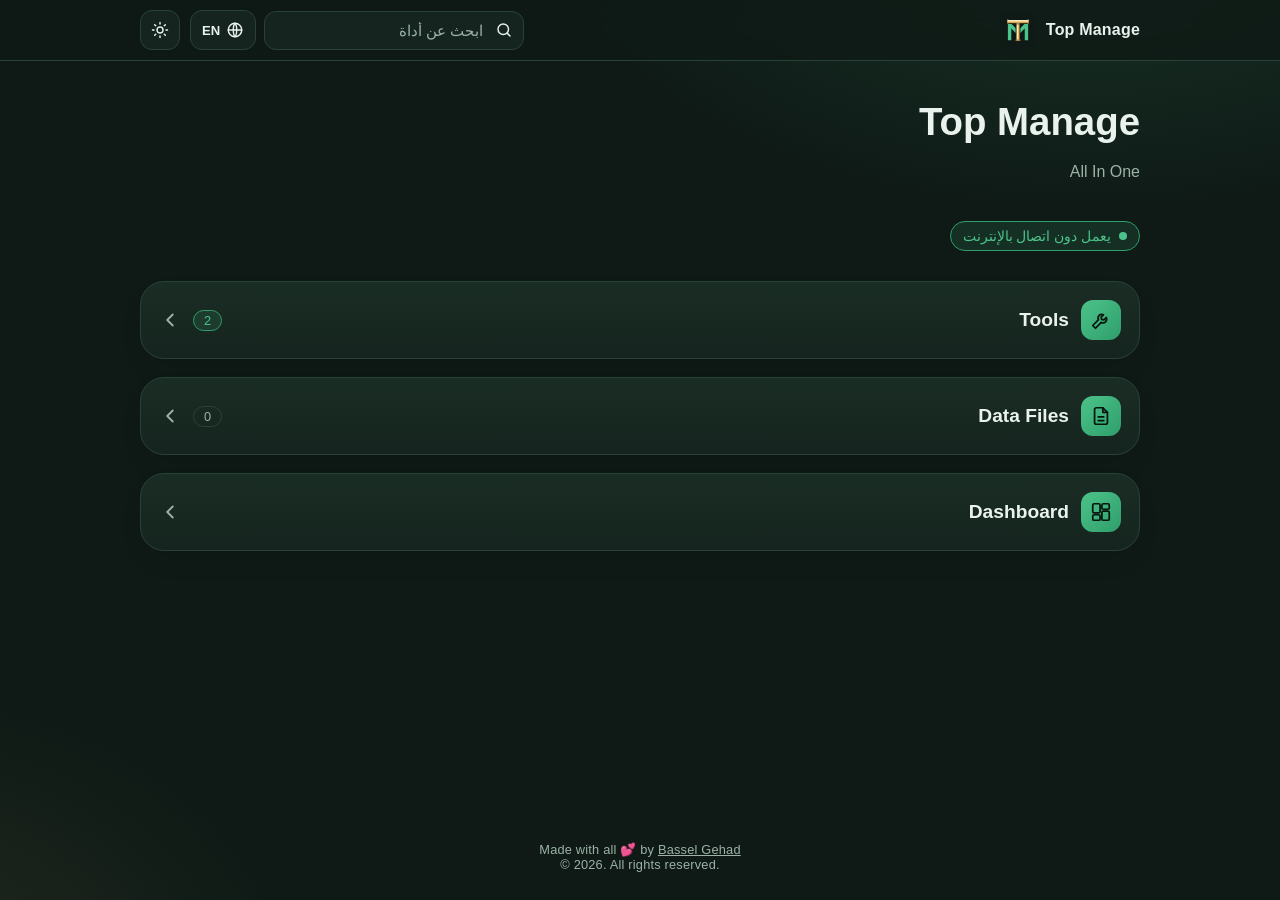
==== index.html @ 19e139f9 "Update index.html" ====
<!DOCTYPE html>
<html lang="ar" dir="rtl">
<head>
<meta charset="utf-8">
<meta name="viewport" content="width=device-width, initial-scale=1">
<meta name="theme-color" content="#0f1a16">
<script src="tm.js?v=23"></script>
<script src="search.js?v=3"></script>
<title>Top Manage</title>
<link rel="stylesheet" href="tm.css?v=23">
<style>
.search{flex:0 1 260px;width:100%}
.search input{width:100%;padding:10px 14px;border-radius:12px;border:1px solid var(--line);background:var(--bg2);color:var(--ink);font-size:.95rem;font-family:inherit;outline:none}
.search input:focus{border-color:var(--g)}
.search input::placeholder{color:var(--muted)}
main.home{max-width:1040px;margin:0 auto;padding:36px 20px 56px}
.hero h1{font-size:clamp(1.7rem,4.5vw,2.4rem);line-height:1.3;direction:ltr;text-align:start}
html[dir=rtl] .hero h1{text-align:right}
.hero p{color:var(--muted);margin-top:10px;line-height:1.9;max-width:640px}
.badge{display:inline-flex;align-items:center;gap:8px;margin-top:18px;font-size:.85rem;color:var(--g);background:var(--over);border:1px solid var(--g2);padding:6px 12px;border-radius:999px}
.badge:before{content:"";width:8px;height:8px;border-radius:50%;background:var(--g)}
h2{font-size:.85rem;letter-spacing:.14em;text-transform:uppercase;color:var(--muted);margin:38px 0 14px}
html[dir=rtl] h2{letter-spacing:0;font-size:.95rem}
.grid{display:grid;grid-template-columns:repeat(auto-fill,minmax(250px,1fr));gap:16px}
.app{display:flex;flex-direction:column;gap:12px;background:linear-gradient(180deg,var(--card),var(--bg2));border:1px solid var(--line);border-radius:20px;padding:20px;color:inherit;text-decoration:none;transition:transform .18s,border-color .18s,box-shadow .18s}
.app:hover,.app:focus-visible{transform:translateY(-3px);border-color:var(--g);box-shadow:0 14px 34px var(--shadow);outline:none}
.ico{width:54px;height:54px;border-radius:15px;display:flex;align-items:center;justify-content:center;font-size:1.6rem;background:linear-gradient(135deg,var(--over),transparent);border:1px solid var(--g2)}
.ico svg{width:26px;height:26px;stroke:var(--g);fill:none;stroke-width:1.8;stroke-linecap:round;stroke-linejoin:round}
.app b{font-size:1.08rem;line-height:1.5}
.app .t{font-size:.74rem;letter-spacing:.1em;text-transform:uppercase;color:var(--sand)}
html[dir=rtl] .app .t{letter-spacing:0;font-size:.82rem}
.app p{color:var(--muted);font-size:.92rem;line-height:1.8}
.app .go{margin-top:auto;color:var(--g);font-weight:600;font-size:.92rem}
.soon{opacity:.55;border-style:dashed;pointer-events:none;background:transparent}
.soon .ico{background:transparent;border-style:dashed;border-color:var(--line);color:var(--muted)}
.secs{display:grid;gap:18px;margin-top:30px}
.sec{background:linear-gradient(180deg,var(--card),var(--bg2));border:1px solid var(--line);border-radius:24px;padding:18px;box-shadow:0 12px 30px -16px var(--shadow)}
.sec-h{display:flex;align-items:center;gap:12px;margin-bottom:16px}
.sec-ico{width:40px;height:40px;border-radius:12px;display:flex;align-items:center;justify-content:center;background:linear-gradient(135deg,var(--g),var(--g2))}
.sec-ico svg{width:22px;height:22px;stroke:var(--accink);fill:none;stroke-width:1.9;stroke-linecap:round;stroke-linejoin:round}
.sec-h h3{font-size:1.2rem;direction:ltr;margin:0}
.sec-h .cnt{margin-inline-start:auto;font-size:.8rem;color:var(--g);background:var(--over);border:1px solid var(--g2);border-radius:999px;padding:2px 10px}
.sec .app{background:var(--bg)}
.sec-h{cursor:pointer;margin-bottom:0}
.sec.open .sec-h{margin-bottom:16px}
.sec .grid{display:none}
.sec.open .grid{display:grid}
.sec .vsw{display:none}
.sec.open .vsw{display:flex}
.chev{display:flex;color:var(--muted)}
.chev svg{width:22px;height:22px;stroke:currentColor;fill:none;stroke-width:2;stroke-linecap:round;stroke-linejoin:round;transition:transform .2s}
.sec.open .chev svg{transform:rotate(180deg)}
.sec-h .cnt{margin-inline-start:auto}
.vsw{display:flex;gap:2px;background:var(--bg);border:1px solid var(--line);border-radius:12px;padding:3px}
.vsw button{padding:0;width:32px;height:30px;border:0;border-radius:9px;background:none;display:flex;align-items:center;justify-content:center;color:var(--muted)}
.vsw button svg{width:18px;height:18px;stroke:currentColor;fill:none;stroke-width:1.9;stroke-linecap:round;stroke-linejoin:round}
.vsw button.on{background:linear-gradient(135deg,var(--g),var(--g2));color:var(--accink)}
.grid.v-grid{grid-template-columns:repeat(auto-fill,minmax(130px,1fr));gap:12px}
.grid.v-grid .app{flex-direction:column;align-items:center;text-align:center;padding:18px 10px;gap:10px}
.grid.v-grid .app p,.grid.v-grid .app .go,.grid.v-grid .app .t{display:none}
.grid.v-grid .app>div:nth-child(2){flex:0 0 auto;text-align:center}
.grid.v-grid .app b{font-size:.95rem}
.grid.v-list{grid-template-columns:1fr;gap:8px}
.grid.v-list .app{flex-direction:row;flex-wrap:nowrap;align-items:center;padding:10px 14px;gap:12px;border-radius:16px}
.grid.v-list .app .ico{width:40px;height:40px;flex:0 0 40px;border-radius:12px}
.grid.v-list .app p,.grid.v-list .app .go{display:none}
.grid.v-list .app>div:nth-child(2){flex:1;min-width:0}
.grid.v-list .app:after{content:"\203A";color:var(--g);font-size:1.4rem;line-height:1}
html[dir=rtl] .grid.v-list .app:after{content:"\2039"}
.empty{display:none;color:var(--muted);padding:24px 0}
footer{max-width:1040px;margin:0 auto;padding:0 20px 36px;color:var(--muted);font-size:.85rem;line-height:1.7}
@media(max-width:560px){main.home{padding-top:26px}.grid{grid-template-columns:1fr}.app{flex-direction:row;flex-wrap:wrap;align-items:center}.app .ico{width:48px;height:48px;flex:0 0 48px}.app>div{flex:1;min-width:0}.app p,.app .go{flex:1 1 100%}}
.hero .acts{display:flex;gap:10px;flex-wrap:wrap;align-items:center;margin-top:20px}
.hero .acts .chip{display:inline-flex;align-items:center;gap:8px;height:40px;padding:0 6px 0 14px;border-radius:12px;font-size:.88rem;background:var(--over);border:1px solid var(--g2);color:var(--g);line-height:1}
html[dir=rtl] .hero .acts .chip{padding:0 14px 0 6px}
.hero .acts .chip svg{width:17px;height:17px;stroke:currentColor;fill:none;stroke-width:1.8;stroke-linecap:round;stroke-linejoin:round;flex:0 0 17px}
.hero .acts .chip b{min-width:26px;height:26px;padding:0 7px;border-radius:8px;display:inline-flex;align-items:center;justify-content:center;background:linear-gradient(135deg,var(--g),var(--g2));color:var(--accink);font-size:.85rem}
.hero .acts .chip.zero{background:var(--chip);border-color:var(--line);color:var(--muted);padding:0 14px}
.hero .acts .chip.err{height:auto;padding:8px 12px;line-height:1.5;color:var(--err);background:transparent;border-color:var(--err)}
.hero .acts .tm-btn{height:40px}
.dm table{margin-top:10px}
.dm td.act{white-space:nowrap;text-align:end}
.dm td.act button{padding:6px 12px;font-size:.85rem;margin-inline-start:6px}
.dm .none{color:var(--muted);padding:18px 0}
.dm .top{display:flex;gap:10px;flex-wrap:wrap;align-items:center;margin-top:14px}
.back{margin-top:6px}
.soon-box{margin-top:22px;border:1px dashed var(--line);border-radius:24px;padding:40px 20px;display:flex;flex-direction:column;align-items:center;gap:14px;color:var(--muted)}
.soon-box p{margin:0}
#dm-list{overflow-x:auto;max-width:100%}
#dm-list table{min-width:0}
@media(max-width:560px){#dm-list th:nth-child(3),#dm-list td:nth-child(3){display:none}#dm-list td.act{white-space:normal}#dm-list td.act button{margin:2px}#dm-list td.l{overflow-wrap:anywhere}}
.req{margin-top:18px;border:1px solid var(--line);border-radius:20px;padding:14px 16px;background:linear-gradient(180deg,var(--card),var(--bg2))}
.req-h{display:flex;align-items:center;justify-content:space-between;gap:12px;flex-wrap:wrap}
.req-h b{font-size:1.02rem}
.area{display:flex;align-items:center;gap:8px;font-size:.85rem;color:var(--muted)}
.area input{width:92px!important;padding:6px 10px;font-size:.95rem;text-align:center;direction:ltr;text-transform:uppercase}
.req-hint{margin:8px 0 10px;font-size:.85rem;color:var(--muted)}
.rq{display:flex;align-items:center;gap:12px;padding:10px 0;border-top:1px solid var(--line);cursor:pointer}
.rq i{width:24px;height:24px;border-radius:50%;border:1.5px solid var(--line);display:flex;align-items:center;justify-content:center;flex:0 0 24px}
.rq i svg{width:14px;height:14px;stroke:var(--accink);fill:none;stroke-width:3;stroke-linecap:round;stroke-linejoin:round;display:none}
.rq.over{background:var(--over);outline:2px dashed var(--g);outline-offset:-2px;border-radius:12px}
.rq:not(.ok) em{display:flex;align-items:center;gap:4px;color:var(--g)}
.rq em svg{width:14px;height:14px;stroke:currentColor;fill:none;stroke-width:2.2;stroke-linecap:round;stroke-linejoin:round}
.rq small{display:block;font-weight:400;font-size:.75rem;color:var(--muted);direction:ltr;overflow:hidden;text-overflow:ellipsis;white-space:nowrap;max-width:200px}
.rq.ok i{background:linear-gradient(135deg,var(--g),var(--g2));border-color:transparent}
.rq.ok i svg{display:block}
.rq span{flex:1;direction:ltr;text-align:start;font-weight:600}
.rq em{font-style:normal;font-size:.8rem;color:var(--muted)}
.rq.ok em{color:var(--g)}
#sr{padding-top:18px}
.sr-h{font-size:.8rem;color:var(--muted);margin:18px 2px 8px;letter-spacing:.3px}
.sr-app{display:flex;align-items:center;gap:12px;padding:10px 14px;border:1px solid var(--line);border-radius:16px;background:linear-gradient(180deg,var(--card),var(--bg2));margin-bottom:8px;cursor:pointer;text-decoration:none;color:inherit}
.sr-app .sec-ico{width:36px;height:36px;border-radius:11px;flex:0 0 36px}
.sr-app .sec-ico svg{width:20px;height:20px}
.sr-app b{display:block}
.sr-app small{color:var(--muted)}
.sr-g{border:1px solid var(--line);border-radius:18px;background:linear-gradient(180deg,var(--card),var(--bg2));margin-bottom:12px;overflow:hidden}
.sr-gh{display:flex;align-items:center;gap:8px;padding:10px 14px;border-bottom:1px solid var(--line);font-size:.85rem;direction:ltr}
.sr-gh span{flex:1;overflow:hidden;text-overflow:ellipsis;white-space:nowrap}
.sr-gh em{font-style:normal;color:var(--g);background:var(--over);border:1px solid var(--g2);border-radius:999px;padding:1px 9px;font-size:.78rem}
.sr-r{padding:10px 14px;border-top:1px solid var(--line);cursor:pointer;direction:ltr;text-align:start}
.sr-gh+.sr-r{border-top:0}
.sr-r .rn{font-size:.72rem;color:var(--muted)}
.sr-c{display:flex;flex-wrap:wrap;gap:6px;margin-top:4px}
.sr-c span{font-size:.85rem;padding:2px 8px;border-radius:8px;background:var(--bg);border:1px solid var(--line);max-width:100%;overflow-wrap:anywhere}
.sr-c span i{font-style:normal;color:var(--muted);font-size:.72rem;margin-inline-end:4px}
.sr-c span.hit{border-color:var(--g);background:var(--over)}
.sr-c span.hit b{color:var(--g)}
.sr-r:not(.open) .sr-c span:not(.hit):nth-child(n+4){display:none}
.sr-more{padding:8px 14px;font-size:.8rem;color:var(--muted);border-top:1px solid var(--line)}
.sr-st{color:var(--muted);padding:20px 4px;text-align:center}
a.navc{display:block;text-decoration:none;color:inherit}
a.navc .chev svg{transform:rotate(-90deg)}
.sec-h .cnt.zero{color:var(--muted);border-color:var(--line);background:none}
html[dir=rtl] a.navc .chev svg{transform:rotate(90deg)}
#tgrid .sec .grid{display:grid}#tgrid .sec .vsw{display:flex}#tgrid .sec-h{cursor:default;margin-bottom:16px}
.dm .sz{direction:ltr;unicode-bidi:isolate;white-space:nowrap}

.tm-bar .search{position:relative;display:flex;align-items:center;flex:0 1 260px;width:100%}
.tm-bar .search input{padding-inline-start:40px}
.tm-bar .search #sbtn{position:absolute;inset-inline-start:0;border:0;background:none;pointer-events:none}
.tm-bar .search #sx{display:none}
@media(max-width:700px){
 .tm-bar .search{flex:0 0 auto;width:auto}
 .tm-bar .search input{display:none}
 .tm-bar .search #sbtn{position:static;border:1px solid var(--line);background:var(--bg2);pointer-events:auto}
 .tm-bar.srch-open .tm-nm,.tm-bar.srch-open #lang,.tm-bar.srch-open #tm-theme-btn{display:none}
 .tm-bar.srch-open .tm-slot{flex:1}
 .tm-bar.srch-open .search{flex:1;width:100%}
 .tm-bar.srch-open .search input{display:block;flex:1;min-width:0;padding-inline-start:14px}
 .tm-bar.srch-open .search #sbtn{display:none}
 .tm-bar.srch-open .search #sx{display:flex;margin-inline-start:8px}
}
</style>
</head>
<body>
<main class="home" id="home">
<section class="hero">
<h1>Top Manage</h1>
<p id="intro" lang="en"></p>
<span class="badge" id="badge"></span>
</section>
<h2 id="tools-h" class="hidden"></h2>
<div class="secs" id="grid"></div>
</main>
<main class="home hidden" id="tp">
<button class="tm-btn back" id="btnBack2" type="button"></button>
<div class="secs" id="tgrid" style="margin-top:18px"></div>
<div class="empty" id="empty"></div>
</main>
<main class="home hidden" id="sr"><div id="sr-body"></div></main>
<main class="home hidden" id="db">
<button class="tm-btn back" id="btnBack3" type="button"></button>
<h1 id="db-h" style="margin-top:18px">Dashboard</h1>
<div class="soon-box"><div class="sec-ico"><svg viewBox="0 0 24 24"><rect x="3" y="3" width="8" height="10" rx="1.5"/><rect x="13" y="3" width="8" height="6" rx="1.5"/><rect x="13" y="11" width="8" height="10" rx="1.5"/><rect x="3" y="15" width="8" height="6" rx="1.5"/></svg></div><p id="db-p"></p></div>
</main>
<main class="home dm hidden" id="dm">
<button class="tm-btn back" id="btnBack" type="button"></button>
<h1 id="dm-h" style="margin-top:18px"></h1>
<p class="sub" id="dm-p"></p>
<div class="req" id="req"><div class="req-h"><b id="req-t"></b><label class="area"><span id="area-l"></span><input id="area" type="text" maxlength="12" placeholder="1B03" autocomplete="off"></label></div><p class="req-hint" id="req-hint"></p><div id="req-list"></div></div>
<div class="top"><button class="pri" id="btnAdd" type="button"></button><button id="btnClearAll" type="button"></button></div>
<input id="fileAdd" type="file" multiple accept=".xlsx,.xlsb,.csv,.part1,.part2,.part3,.part4,.part5,.part6,.part7,.part8,.part9,application/octet-stream" class="hidden">
<input id="fileSlot" type="file" accept=".xlsx,.xlsb,.csv,.part1,.part2,.part3,.part4,.part5,.part6,.part7,.part8,.part9,application/octet-stream" class="hidden">
<input id="fileRep" type="file" class="hidden">
<div class="card" id="dm-list"></div>
<p class="note err" id="dm-err"></p>
<p class="note" id="dm-note"></p>
</main>
<script>
/* To add a tool: add one entry to TOOLS with its texts in both languages. Nothing else to change. */
var UI={
 ar:{dir:"rtl",toggle:"English",search:"ابحث عن أداة",
  intro:"All In One",
  badge:"يعمل دون اتصال بالإنترنت",vc:"بطاقات",vg:"شبكة",vl:"قائمة",
  rqT:"الملفات المطلوبة",rqArea:"منطقتك",rqHint:"اسحب كل ملف إلى مكانه، أو أضفها كلها معًا. لمنطقتك فقط.",rqOk:"تم",rqNo:"ارفع",srApp:"التطبيق",srSheets:"الشيتات",srNone:"لا نتائج",srBusy:"جارٍ البحث...",srPage:"صفحة",srTool:"أداة",srItem:"قسم",srMore:"نتيجة إضافية",srUnread:"لا يمكن البحث في",soon:"قريبًا",data:"رفع ملفات البيانات",dmH:"مدير البيانات",back:"→ الرئيسية",
  dmP:"ارفع الجداول مرة واحدة، وتقرؤها الأدوات تلقائيًا.",
  add:"إضافة ملفات",clearAll:"حذف الكل",colName:"الملف",colSize:"الحجم",colAdded:"تاريخ الإضافة",replace:"استبدال",remove:"حذف",
  none:"لا توجد ملفات.",confirmClear:"حذف جميع الملفات المحفوظة؟",confirmRm:"حذف هذا الملف؟",
  dmNote:"تُحفظ الملفات على هذا الجهاز فقط.",
  stored:"المحفوظ:",files:"ملفات",statNone:"لا توجد ملفات",statN:"ملفات محفوظة",saveErr:"تعذّر الحفظ. افتح الموقع في كروم خارج التصفح الخفي وأعد المحاولة.",noPersist:"قد يحذف المتصفح الملفات عند امتلاء التخزين.",tools:"الأدوات",open:"افتح ←",
  empty:"لا توجد أداة مطابقة لبحثك.",foot:""},
 en:{dir:"ltr",toggle:"العربية",search:"Search tools",
  intro:"All In One",
  badge:"Works offline",vc:"Cards",vg:"Grid",vl:"List",
  rqT:"Required files",rqArea:"Your area",rqHint:"Drop each file on its row, or add all at once. Your area only.",rqOk:"Done",rqNo:"Upload",srApp:"App",srSheets:"Sheets",srNone:"No results",srBusy:"Searching...",srPage:"Page",srTool:"Tool",srItem:"Section",srMore:"more results",srUnread:"Cannot search",soon:"Coming soon",data:"Upload data files",dmH:"Data manager",back:"\u2190 Home",
  dmP:"Upload sheets once. Tools read them automatically.",
  add:"Add files",clearAll:"Remove all",colName:"File",colSize:"Size",colAdded:"Added",replace:"Replace",remove:"Remove",
  none:"No files.",confirmClear:"Remove all stored files?",confirmRm:"Remove this file?",
  dmNote:"Files stay on this device only.",
  stored:"Stored:",files:"files",statNone:"No files",statN:"Stored files",saveErr:"Could not save. Open the site in Chrome, outside private mode, and retry.",noPersist:"The browser may delete files when storage is low.",tools:"Tools",open:"Open \u2192",
  empty:"No tool matches your search.",foot:""}
};
var TOOLS=[
 {href:"TP_selectionset_tool.html",
  icon:'<svg viewBox="0 0 24 24"><rect x="3" y="3" width="7" height="7" rx="1.5"/><rect x="14" y="3" width="7" height="7" rx="1.5"/><rect x="3" y="14" width="7" height="7" rx="1.5"/><path d="M14 17.5h7M17.5 14v7"/></svg>',
  ar:{tag:"نافيسووركس",name:"منشئ مجموعات التحديد",desc:"ملف مجموعات تحديد من رقم الدائرة أو من ملف إكسل."},
  en:{tag:"Navisworks",name:"Selection Set Builder",desc:"Selection-set XML from a test pack number or an Excel sheet."}},
 {href:"TP_monitor_tool_no_index.html",
  icon:'<svg viewBox="0 0 24 24"><path d="M4 20V10M10 20V4M16 20v-8M22 20H2"/></svg>',
  ar:{tag:"المتابعة",name:"متابع حزم الاختبار",desc:"ملف متابعة لحزمة الاختبار."},
  en:{tag:"Monitoring",name:"Test Pack Monitor",desc:"Test-pack monitor file."}}
];
var L="ar";try{L=localStorage.getItem("tm-lang")||"ar"}catch(e){}
if(!UI[L])L="ar";
var bar=TM.bar({home:"index.html"});
document.getElementById("tm-slot").innerHTML='<div class="search" id="srch"><button class="tm-btn tm-ic" id="sbtn" type="button"><svg viewBox="0 0 24 24"><circle cx="11" cy="11" r="7"/><path d="M20 20l-3.5-3.5"/></svg></button><input id="q" type="search" autocomplete="off"><button class="tm-btn tm-ic" id="sx" type="button" aria-label="x"><svg viewBox="0 0 24 24"><path d="M6 6l12 12M18 6L6 18"/></svg></button></div><button class="tm-btn tm-ic wide" id="lang" type="button"><svg viewBox="0 0 24 24"><circle cx="12" cy="12" r="9"/><path d="M3 12h18M12 3c3 3.2 3 14.8 0 18M12 3c-3 3.2-3 14.8 0 18"/></svg><span id="langt"></span></button>';
document.getElementById("sbtn").onclick=function(){bar.classList.add("srch-open");q.focus()};
document.getElementById("sx").onclick=function(){q.value="";bar.classList.remove("srch-open");leaveSr()};
var grid=document.getElementById("grid"),tgrid=document.getElementById("tgrid"),q=document.getElementById("q"),empty=document.getElementById("empty");
function esc(s){return String(s).replace(/[&<>"]/g,function(c){return{"&":"&amp;","<":"&lt;",">":"&gt;",'"':"&quot;"}[c]})}
function render(){
 var u=UI[L],f="",n=0,h="";
 TOOLS.forEach(function(t){
  var x=t[L],hay=(x.name+" "+x.tag+" "+x.desc).toLowerCase();
  if(f&&(t.soon||hay.indexOf(f)<0))return;
  n++;
  var tag=t.soon?"div":"a";
  h+='<'+tag+(t.soon?'':' href="'+esc(t.href)+'"')+' class="app'+(t.soon?' soon':'')+'"><div class="ico">'+t.icon+'</div><div><span class="t">'+esc(x.tag)+'</span><br><b>'+esc(x.name)+'</b></div><p>'+esc(x.desc)+'</p>'+(t.soon?'':'<span class="go">'+u.open+'</span>')+'</'+tag+'>';
 });
 var V="grid";try{V=localStorage.getItem("tm-view")||"grid"}catch(e){}
 if(["cards","grid","list"].indexOf(V)<0)V="cards";
 var IC={cards:'<svg viewBox="0 0 24 24"><rect x="3" y="3" width="18" height="8" rx="2"/><rect x="3" y="13" width="18" height="8" rx="2"/></svg>',grid:'<svg viewBox="0 0 24 24"><rect x="3" y="3" width="7" height="7" rx="1.5"/><rect x="14" y="3" width="7" height="7" rx="1.5"/><rect x="3" y="14" width="7" height="7" rx="1.5"/><rect x="14" y="14" width="7" height="7" rx="1.5"/></svg>',list:'<svg viewBox="0 0 24 24"><path d="M8 6h13M8 12h13M8 18h13"/><circle cx="3.5" cy="6" r="1"/><circle cx="3.5" cy="12" r="1"/><circle cx="3.5" cy="18" r="1"/></svg>'};
 var sw='<div class="vsw" role="group">'+["cards","grid","list"].map(function(k){var nm=u["v"+k[0]];return '<button type="button" data-v="'+k+'" class="'+(k===V?"on":"")+'" title="'+nm+'" aria-label="'+nm+'" aria-pressed="'+(k===V)+'">'+IC[k]+'</button>'}).join("")+'</div>';
 var cnt=TOOLS.filter(function(t){return !t.soon}).length;
 var SEC='<section class="sec open"><div class="sec-h"><div class="sec-ico"><svg viewBox="0 0 24 24"><path d="M14.7 6.3a4 4 0 0 0-5.4 5.4L3 18l3 3 6.3-6.3a4 4 0 0 0 5.4-5.4l-2.6 2.6-2.4-.6-.6-2.4z"/></svg></div><h3>Tools</h3><span class="cnt">'+n+'</span>'+sw+'</div><div class="grid v-'+V+'">'+h+'</div></section>';
 tgrid.innerHTML=n?SEC:"";
 grid.innerHTML='<a class="sec navc" href="#tools" id="navTools"><div class="sec-h"><div class="sec-ico"><svg viewBox="0 0 24 24"><path d="M14.7 6.3a4 4 0 0 0-5.4 5.4L3 18l3 3 6.3-6.3a4 4 0 0 0 5.4-5.4l-2.6 2.6-2.4-.6-.6-2.4z"/></svg></div><h3>Tools</h3><span class="cnt">'+cnt+'</span><span class="chev"><svg viewBox="0 0 24 24"><path d="M6 9l6 6 6-6"/></svg></span></div></a><a class="sec navc" href="#data" id="navData"><div class="sec-h">'+'<div class="sec-ico"><svg viewBox="0 0 24 24"><path d="M14 3H7a2 2 0 0 0-2 2v14a2 2 0 0 0 2 2h10a2 2 0 0 0 2-2V8z"/><path d="M14 3v5h5M9 13h6M9 17h6"/></svg></div>'+'<h3>Data Files</h3><span class="cnt" id="dcnt">0</span><span class="chev"><svg viewBox="0 0 24 24"><path d="M6 9l6 6 6-6"/></svg></span></div></a><a class="sec navc" href="#dashboard" id="navDb"><div class="sec-h"><div class="sec-ico"><svg viewBox="0 0 24 24"><rect x="3" y="3" width="8" height="10" rx="1.5"/><rect x="13" y="3" width="8" height="6" rx="1.5"/><rect x="13" y="11" width="8" height="10" rx="1.5"/><rect x="3" y="15" width="8" height="6" rx="1.5"/></svg></div><h3>Dashboard</h3><span class="chev" style="margin-inline-start:auto"><svg viewBox="0 0 24 24"><path d="M6 9l6 6 6-6"/></svg></span></div></a>';
 document.getElementById("navDb").onclick=function(e){e.preventDefault();showDb(true)};
 document.getElementById("navData").onclick=function(e){e.preventDefault();showDm(true)};if(S&&S.list)stat();
 document.getElementById("navTools").onclick=function(e){e.preventDefault();showTp(true)};
 [].forEach.call(tgrid.querySelectorAll(".vsw"),function(w){w.onclick=function(e){e.stopPropagation()}});
 [].forEach.call(tgrid.querySelectorAll(".vsw button"),function(b){b.onclick=function(){try{localStorage.setItem("tm-view",b.dataset.v)}catch(e){}render()}});empty.style.display=n?"none":"block";
}
function apply(){
 var u=UI[L],d=document.documentElement;
 d.lang=L;d.dir=u.dir;
 document.getElementById("langt").textContent=L==="ar"?"EN":"ع";document.getElementById("lang").title=u.toggle;document.getElementById("lang").setAttribute("aria-label",u.toggle);dmText();
 q.placeholder=u.search;q.setAttribute("aria-label",u.search);
 document.getElementById("intro").textContent=u.intro;
 document.getElementById("badge").textContent=u.badge;
 document.getElementById("tools-h").textContent=u.tools;
 empty.textContent=u.empty;
 render();
}
document.getElementById("lang").addEventListener("click",function(){L=L==="ar"?"en":"ar";try{localStorage.setItem("tm-lang",L)}catch(e){}apply()});
var srT=0;q.addEventListener("input",function(){clearTimeout(srT);srT=setTimeout(doSearch,200)});

var S=TM.store,$=function(i){return document.getElementById(i)};
function dmText(){var u=UI[L];stat();$("btnBack").textContent=u.back;$("btnBack2").textContent=u.back;$("btnBack3").textContent=u.back;$("db-p").textContent=u.soon;$("dm-h").textContent="Data Files";$("dm-p").textContent=u.dmP;$("btnAdd").textContent=u.add;$("btnClearAll").textContent=u.clearAll;$("dm-note").textContent=u.dmNote;if(!$("dm").classList.contains("hidden"))dmList()}
function fmtSize(n){return n>1048576?(n/1048576).toFixed(1)+" MB":Math.max(1,Math.round(n/1024))+" KB"}
function fmtDate(t){try{return new Date(t).toLocaleString(L==="ar"?"ar-EG-u-nu-latn":"en-GB",{dateStyle:"medium",timeStyle:"short"})}catch(e){return new Date(t).toISOString().slice(0,16).replace("T"," ")}}
var repName=null;
function stat(){S.list().then(function(a){var c=$("dcnt");if(c){c.textContent=a.length;c.classList.toggle("zero",!a.length)}}).catch(function(){})}
function showErr(m){$("dm-err").textContent=m||""}
var slotSel=null;
function slots(){try{return JSON.parse(localStorage.getItem("tm-slots")||"{}")}catch(e){return{}}}
function setSlot(k,name){var m=slots();if(name)m[k]=name;else delete m[k];try{localStorage.setItem("tm-slots",JSON.stringify(m))}catch(e){}}
function takeSlot(k,f){if(!f)return;showErr("");var old=slots()[k];S.put(f).then(function(){setSlot(k,f.name);var used=slots();var still=Object.keys(used).some(function(x){return x!==k&&used[x]===old});return old&&old!==f.name&&!still?S.remove(old):0}).then(function(){return S.persist()}).then(function(p){if(p===false)showErr(UI[L].noPersist)}).catch(function(){showErr(UI[L].saveErr)}).then(dmList)}
function reqRender(a){
 var u=UI[L],R=[["inv",/invent/i],["mto",/mto/i],["tp",/technip|(^|[^a-z])tp([^a-z]|$)/i],["weld",/weld/i],["spool",/spool/i]],got={},sl=slots(),names={};
 a.forEach(function(f){names[f.name]=1});
 a.forEach(function(f){for(var i=0;i<R.length;i++)if(R[i][1].test(f.name)){if(!got[R[i][0]])got[R[i][0]]=f.name;break}});
 Object.keys(sl).forEach(function(k){if(names[sl[k]])got[k]=sl[k];else if(sl[k]){setSlot(k,null)}});
 var ar=[["spool","Spool Dump"],["weld","Weld Dump"],["inv","Inventory"],["mto","MTO"],["tp","TP Technip"]],n=0,h="";
 var UP='<svg viewBox="0 0 24 24"><path d="M12 16V5M7 10l5-5 5 5M5 19h14"/></svg>';
 ar.forEach(function(r){var ok=!!got[r[0]];if(ok)n++;h+='<div class="rq'+(ok?" ok":"")+'" data-k="'+r[0]+'"><i><svg viewBox="0 0 24 24"><path d="M5 12.5l4.5 4.5L19 7.5"/></svg></i><span>'+r[1]+(ok?'<small>'+esc(got[r[0]])+'</small>':'')+'</span><em>'+(ok?u.rqOk:UP+u.rqNo)+'</em></div>'});
 $("req-list").innerHTML=h;$("req-t").textContent=u.rqT+" "+n+"/5";$("area-l").textContent=u.rqArea;$("req-hint").textContent=u.rqHint;
 [].forEach.call($("req-list").querySelectorAll(".rq"),function(e){var k=e.dataset.k;
  e.onclick=function(){slotSel=k;$("fileSlot").click()};
  e.ondragover=function(ev){ev.preventDefault();e.classList.add("over")};
  e.ondragleave=function(){e.classList.remove("over")};
  e.ondrop=function(ev){ev.preventDefault();e.classList.remove("over");var f=ev.dataTransfer&&ev.dataTransfer.files&&ev.dataTransfer.files[0];takeSlot(k,f)}});
 var ai=$("area");try{if(document.activeElement!==ai)ai.value=localStorage.getItem("tm-area")||""}catch(e){}
}
function dmList(){
 var u=UI[L];stat();
 S.list().then(function(a){reqRender(a);
  if(!a.length){$("dm-list").innerHTML='<div class="none">'+esc(u.none)+'</div>';return}
  var h='<table><thead><tr><th>'+u.colName+'</th><th>'+u.colSize+'</th><th>'+u.colAdded+'</th><th></th></tr></thead><tbody>';
  a.forEach(function(f,i){h+='<tr><td class="l">'+esc(f.name)+'</td><td class="sz">'+fmtSize(f.size)+'</td><td>'+esc(fmtDate(f.added))+'</td><td class="act"><button data-r="'+i+'" type="button">'+u.replace+'</button><button data-d="'+i+'" type="button">'+u.remove+'</button></td></tr>'});
  $("dm-list").innerHTML=h+'</tbody></table>';
  $("dm-list").querySelectorAll("button").forEach(function(b){b.onclick=function(){
   if(b.dataset.r!==undefined){repName=a[+b.dataset.r].name;$("fileRep").click()}
   else if(confirm(u.confirmRm))S.remove(a[+b.dataset.d].name).then(dmList)}});
 });
}
function showTp(on){$("sr").classList.add("hidden");$("db").classList.add("hidden");$("home").classList.toggle("hidden",on);$("tp").classList.toggle("hidden",!on);$("dm").classList.add("hidden");if(!on)q.value="";render();if(location.hash!==(on?"#tools":""))history.replaceState(null,"",on?"#tools":location.pathname+location.search);window.scrollTo(0,0)}
function showDb(on){$("sr").classList.add("hidden");$("home").classList.toggle("hidden",on);$("db").classList.toggle("hidden",!on);$("tp").classList.add("hidden");$("dm").classList.add("hidden");if(location.hash!==(on?"#dashboard":""))history.replaceState(null,"",on?"#dashboard":location.pathname+location.search);window.scrollTo(0,0)}
function showDm(on){$("sr").classList.add("hidden");$("db").classList.add("hidden");$("tp").classList.add("hidden");$("home").classList.toggle("hidden",on);$("dm").classList.toggle("hidden",!on);if(on){dmList();S.persist()}if(location.hash!==(on?"#data":""))history.replaceState(null,"",on?"#data":location.pathname+location.search);window.scrollTo(0,0)}

$("btnBack").onclick=function(){showDm(false)};$("area").oninput=function(){try{localStorage.setItem("tm-area",this.value.trim().toUpperCase())}catch(e){}};$("btnBack2").onclick=function(){showTp(false)};$("btnBack3").onclick=function(){showDb(false)};
$("btnAdd").onclick=function(){$("fileAdd").click()};
$("fileAdd").onchange=function(e){var fs=[].slice.call(e.target.files);e.target.value="";showErr("");Promise.all(fs.map(function(f){return S.put(f)})).then(function(){return S.persist()}).then(function(p){if(p===false)showErr(UI[L].noPersist)}).catch(function(){showErr(UI[L].saveErr)}).then(dmList)};
$("fileSlot").onchange=function(e){var f=e.target.files[0];e.target.value="";takeSlot(slotSel,f)};
$("fileRep").onchange=function(e){var f=e.target.files[0];e.target.value="";if(!f||!repName)return;var old=repName;repName=null;showErr("");S.put(f).then(function(){return f.name===old?0:S.remove(old)}).catch(function(){showErr(UI[L].saveErr)}).then(dmList)};
$("btnClearAll").onclick=function(){if(confirm(UI[L].confirmClear))S.clear().then(dmList)};
S.onchange(function(){stat();if(!$("dm").classList.contains("hidden"))dmList()});

var ICO={tools:'<path d="M14.7 6.3a4 4 0 0 0-5.4 5.4L3 18l3 3 6.3-6.3a4 4 0 0 0 5.4-5.4l-2.6 2.6-2.4-.6-.6-2.4z"/>',data:'<path d="M14 3H7a2 2 0 0 0-2 2v14a2 2 0 0 0 2 2h10a2 2 0 0 0 2-2V8z"/><path d="M14 3v5h5M9 13h6M9 17h6"/>',db:'<rect x="3" y="3" width="8" height="10" rx="1.5"/><rect x="13" y="3" width="8" height="6" rx="1.5"/><rect x="13" y="11" width="8" height="10" rx="1.5"/><rect x="3" y="15" width="8" height="6" rx="1.5"/>',set:'<circle cx="12" cy="12" r="3"/><path d="M12 3v3M12 18v3M3 12h3M18 12h3"/>'};
function appIndex(){
 var A=[
  {t:"page",ic:"tools",ar:"Tools",en:"Tools",kw:"أدوات الادوات tools",go:function(){showTp(true)}},
  {t:"page",ic:"data",ar:"Data Files",en:"Data Files",kw:"ملفات البيانات بيانات رفع شيتات ملفات data files upload sheets excel اكسل",go:function(){showDm(true)}},
  {t:"page",ic:"db",ar:"Dashboard",en:"Dashboard",kw:"لوحة داش بورد احصائيات dashboard statistics stats",go:function(){showDb(true)}},
  {t:"item",ic:"data",ar:"منطقتك",en:"Your area",kw:"منطقة المنطقة اريا area 1b03",go:function(){showDm(true)}},
  {t:"item",ic:"set",ar:"اللغة",en:"Language",kw:"لغة اللغة عربي انجليزي language arabic english",go:function(){$("lang").click()}},
  {t:"item",ic:"set",ar:"المظهر",en:"Theme",kw:"مظهر داكن فاتح ثيم theme dark light",go:function(){TM.setTheme(TM.getTheme()==="dark"?"light":"dark")}}
 ];
 ["Spool Dump","Weld Dump","Inventory","MTO","TP Technip"].forEach(function(n){A.push({t:"item",ic:"data",ar:n,en:n,kw:"ملف مطلوب required file "+n+(n==="Inventory"?" مخزون جرد":n==="MTO"?" مواد":n==="TP Technip"?" تكنيب حزم اختبار test pack":" لحام سبول"),go:function(){showDm(true)}})});
 TOOLS.forEach(function(t){if(t.soon)return;A.push({t:"tool",ic:null,tool:t,ar:t.ar.name,en:t.en.name,kw:[t.ar.name,t.ar.tag,t.ar.desc,t.en.name,t.en.tag,t.en.desc].join(" ")+(t.href.indexOf("selection")>=0?" navisworks نافيسوركس xml selection set مجموعات تحديد circuit دائرة test pack":" monitor مراقب متابعة"),go:function(){location.href=t.href}})});
 return A;
}
function leaveSr(){$("sr").classList.add("hidden");showTp(false)}
var srSeq=0;
function doSearch(){
 var v=q.value.trim();
 if(!v){if(!$("sr").classList.contains("hidden"))leaveSr();return}
 var my=++srSeq,u=UI[L],nq=TMS.norm(v).split(/\s+/).filter(Boolean);
 ["home","tp","dm","db"].forEach(function(i){$(i).classList.add("hidden")});$("sr").classList.remove("hidden");
 var apps=appIndex().filter(function(a){var h=TMS.norm(a.ar+" "+a.en+" "+a.kw);return nq.every(function(t){return h.indexOf(t)>=0})});
 var body=$("sr-body"),h="";
 if(apps.length){h+='<div class="sr-h">'+u.srApp+'</div>';apps.forEach(function(a,i){var ic=a.ic?'<svg viewBox="0 0 24 24">'+ICO[a.ic]+'</svg>':a.tool.icon;h+='<div class="sr-app" data-i="'+i+'"><div class="sec-ico">'+ic+'</div><div><b>'+esc(L==="ar"?a.ar:a.en)+'</b><small>'+(a.t==="page"?u.srPage:a.t==="tool"?u.srTool:u.srItem)+'</small></div></div>'})}
 body.innerHTML=h+'<div class="sr-st" id="sr-st">'+u.srBusy+'</div>';
 [].forEach.call(body.querySelectorAll(".sr-app"),function(e){e.onclick=function(){var a=apps[+e.dataset.i];q.value="";bar.classList.remove("srch-open");$("sr").classList.add("hidden");a.go()}});
 S.files().then(function(fs){return TMS.search(v,fs,8)}).then(function(r){
  if(my!==srSeq)return;
  var o="";
  if(r.groups.length){o+='<div class="sr-h">'+u.srSheets+'</div>';r.groups.forEach(function(g){
   o+='<div class="sr-g"><div class="sr-gh"><span>'+esc(g.file)+(g.sheet?' › '+esc(g.sheet):'')+'</span><em>'+g.total+'</em></div>';
   g.hits.forEach(function(x){o+='<div class="sr-r"><div class="rn">#'+x.row+'</div><div class="sr-c">'+x.cells.map(function(c){return '<span class="'+(c.hit?'hit':'')+'">'+(c.h?'<i>'+esc(c.h)+'</i>':'')+(c.hit?'<b>':'')+esc(c.v)+(c.hit?'</b>':'')+'</span>'}).join('')+'</div></div>'});
   if(g.total>g.hits.length)o+='<div class="sr-more">+'+(g.total-g.hits.length)+' '+u.srMore+'</div>';
   o+='</div>'});}
  if(r.unread.length)o+='<div class="sr-st">'+u.srUnread+': '+r.unread.map(esc).join(', ')+'</div>';
  if(!apps.length&&!r.groups.length)o+='<div class="sr-st">'+u.srNone+'</div>';
  var st=$("sr-st");if(st)st.outerHTML=o;
  [].forEach.call(body.querySelectorAll(".sr-r"),function(e){e.onclick=function(){e.classList.toggle("open")}});
 }).catch(function(){var st=$("sr-st");if(st)st.textContent=u.srNone});
}
stat();
if(location.hash==="#data")showDm(true);else if(location.hash==="#tools")showTp(true);else if(location.hash==="#dashboard")showDb(true);
apply();
</script>
</body>
</html>
---- tm.css ----
/* Top Manage design system: shared by the launcher and every tool. Dark and Light themes. */
:root,[data-theme=dark]{color-scheme:dark;--bg:#0f1a16;--bg2:#15241e;--card:#1a2d25;--line:#294237;--ink:#eaf2ee;--muted:#9bb2a7;--g:#4cc38a;--g2:#2f9e6b;--sand:#d9b66e;--ok:#4cc38a;--warn:#e0a84a;--err:#ff7b7b;--acc:#4cc38a;--accink:#06150e;--chip:#1f372d;--over:rgba(76,195,138,.12);--shadow:rgba(0,0,0,.35);--glow1:rgba(76,195,138,.16);--glow2:rgba(217,182,110,.1);--barbg:rgba(15,26,22,.85)}
[data-theme=light]{color-scheme:light;--bg:#f6f1e7;--bg2:#ede5d3;--card:#fffdf8;--line:#dcd2bc;--ink:#1c2a22;--muted:#67705f;--g:#2f6b4f;--g2:#4c9a73;--sand:#a88a45;--ok:#1f6b45;--warn:#9a5b00;--err:#b3261e;--acc:#2f6b4f;--accink:#fff;--chip:#ece4d0;--over:rgba(47,107,79,.1);--shadow:rgba(60,50,30,.18);--glow1:rgba(47,107,79,.13);--glow2:rgba(201,181,138,.3);--barbg:rgba(246,241,231,.9)}
*{box-sizing:border-box}
html{-webkit-text-size-adjust:100%}
body{margin:0;min-height:100vh;font-family:-apple-system,BlinkMacSystemFont,"Segoe UI",Tahoma,"Noto Naskh Arabic",Roboto,Helvetica,Arial,sans-serif;color:var(--ink);background:radial-gradient(900px 500px at 85% -10%,var(--glow1),transparent 60%),radial-gradient(700px 500px at -10% 110%,var(--glow2),transparent 60%),var(--bg);background-attachment:fixed;-webkit-font-smoothing:antialiased}
/* top bar */
.tm-bar{position:sticky;top:0;z-index:20;background:var(--barbg);backdrop-filter:blur(10px);-webkit-backdrop-filter:blur(10px);border-bottom:1px solid var(--line)}
.tm-bar-in{max-width:1040px;margin:0 auto;padding:10px 20px;display:flex;align-items:center;gap:10px;flex-wrap:nowrap}
.tm-logo{display:flex;align-items:center;gap:10px;font-weight:700;letter-spacing:.2px;direction:ltr;color:var(--ink);text-decoration:none}
.tm-logo i{width:34px;height:34px;border-radius:10px;background:linear-gradient(135deg,var(--g),var(--g2));color:var(--accink);font-style:normal;display:flex;align-items:center;justify-content:center;font-size:.85rem;font-weight:800}
.tm-mk{width:36px;height:36px;display:block}
.tm-mk-l{display:none}
[data-theme=light] .tm-mk-d{display:none}
[data-theme=light] .tm-mk-l{display:block}
.tm-slot{margin-inline-start:auto;display:flex;align-items:center;gap:8px;flex:1;justify-content:flex-end;min-width:0}
.tm-btn{flex:0 0 auto;padding:9px 14px;border-radius:12px;border:1px solid var(--line);background:var(--bg2);color:var(--ink);font-size:.9rem;font-family:inherit;cursor:pointer;display:inline-flex;align-items:center;gap:8px;text-decoration:none}
.tm-btn:hover{border-color:var(--g)}
.tm-ic{width:40px;height:40px;padding:0;justify-content:center;border-radius:12px}
.tm-ic.wide{width:auto;min-width:40px;padding:0 11px;gap:6px;font-weight:600;font-size:.82rem}
.tm-logo{min-width:0;flex:0 0 auto}.tm-nm{white-space:nowrap}
.tm-btn svg{width:18px;height:18px;stroke:currentColor;fill:none;stroke-width:1.9;stroke-linecap:round;stroke-linejoin:round}
.tm-home{display:inline-flex;align-items:center;gap:6px}
/* page */
main{max-width:860px;margin:0 auto;padding:28px 16px 56px}
h1{font-size:clamp(1.35rem,3.6vw,1.8rem);line-height:1.4;margin:0 0 6px}
p.sub{margin:0 0 18px;color:var(--muted);font-size:.95rem;line-height:1.9}
.en{direction:ltr;unicode-bidi:isolate;display:inline-block}
.card{background:linear-gradient(180deg,var(--card),var(--bg2));border:1px solid var(--line);border-radius:18px;padding:18px;margin-top:16px;box-shadow:0 8px 24px -14px var(--shadow)}
.card h2{font-size:1.05rem;margin:0 0 10px}
button{font-family:inherit;font-size:.95rem;border-radius:12px;border:1px solid var(--line);background:var(--bg2);color:var(--ink);padding:9px 16px;cursor:pointer}
button:hover{border-color:var(--g)}
button.pri,button.dl{background:linear-gradient(135deg,var(--g),var(--g2));color:var(--accink);border:0;font-weight:600}
button.pri:hover,button.dl:hover{filter:brightness(1.08)}
button.dl{margin-top:12px;padding:11px 22px;font-size:1rem}
button:disabled{opacity:.5;cursor:default}
input[type=text],input[type=search],select{font-size:1.05rem;padding:9px 12px;border:1px solid var(--line);border-radius:12px;background:var(--bg2);color:var(--ink);font-family:inherit;outline:none;max-width:100%}
input[type=text]{width:260px;direction:ltr}
input[type=text]:focus,input[type=search]:focus,select:focus{border-color:var(--g)}
input[type=file]{color:var(--muted);font-family:inherit;max-width:100%}
input[type=file]::file-selector-button{font-family:inherit;border:1px solid var(--line);background:var(--bg2);color:var(--ink);border-radius:10px;padding:6px 12px;margin-inline-end:10px;cursor:pointer}
input[type=radio],input[type=checkbox]{accent-color:var(--g)}
label{color:var(--ink)}
.row{display:flex;gap:10px;flex-wrap:wrap;align-items:center}
table{width:100%;border-collapse:collapse;font-size:.9rem;margin-top:8px}
th,td{padding:8px;border-bottom:1px solid var(--line);text-align:start}
th{color:var(--muted);font-weight:600}
td.l,td.circ{direction:ltr;text-align:left;font-family:Consolas,"SF Mono",monospace;font-size:.82rem}
td.num,th.num{text-align:center}
.ok,.msg-ok{color:var(--ok)}.warn,.msg-warn{color:var(--warn)}.err,.msg-err{color:var(--err)}
ul.notes{margin:8px 0 0;padding-inline-start:20px;font-size:.9rem;line-height:1.8}
ul.notes li{margin:3px 0}
.note{font-size:.85rem;color:var(--muted);margin-top:8px;line-height:1.8}
.hidden{display:none!important}
#drop{background:var(--card);border:2px dashed var(--line);border-radius:16px;padding:14px;text-align:center;margin-top:10px;color:var(--muted);font-size:.9rem;transition:.15s}
#drop.over{border-color:var(--g);background:var(--over)}
body>main>#drop,main>#drop{padding:36px 16px;cursor:pointer}
#drop strong{font-size:1.05rem;color:var(--ink)}
#drop small{display:block;margin-top:6px;color:var(--muted)}
.fname{direction:ltr;unicode-bidi:isolate;font-family:Consolas,"SF Mono",monospace;font-size:.82rem;background:var(--chip);padding:2px 6px;border-radius:6px}
progress{width:100%;accent-color:var(--g)}
footer{margin-top:24px;font-size:.78rem;color:var(--muted);line-height:1.8}
.chip{display:inline-block;font-size:.78rem;padding:3px 10px;border-radius:999px;background:var(--chip);color:var(--muted)}
/* stored-data picker inside tools */
.tm-stored{margin-top:14px}
.tm-stored select{min-width:220px}
@media(max-width:560px){.tm-bar-in{padding:8px 12px;gap:8px}input[type=text]{width:100%}.tm-logo{gap:8px;font-size:.95rem}}
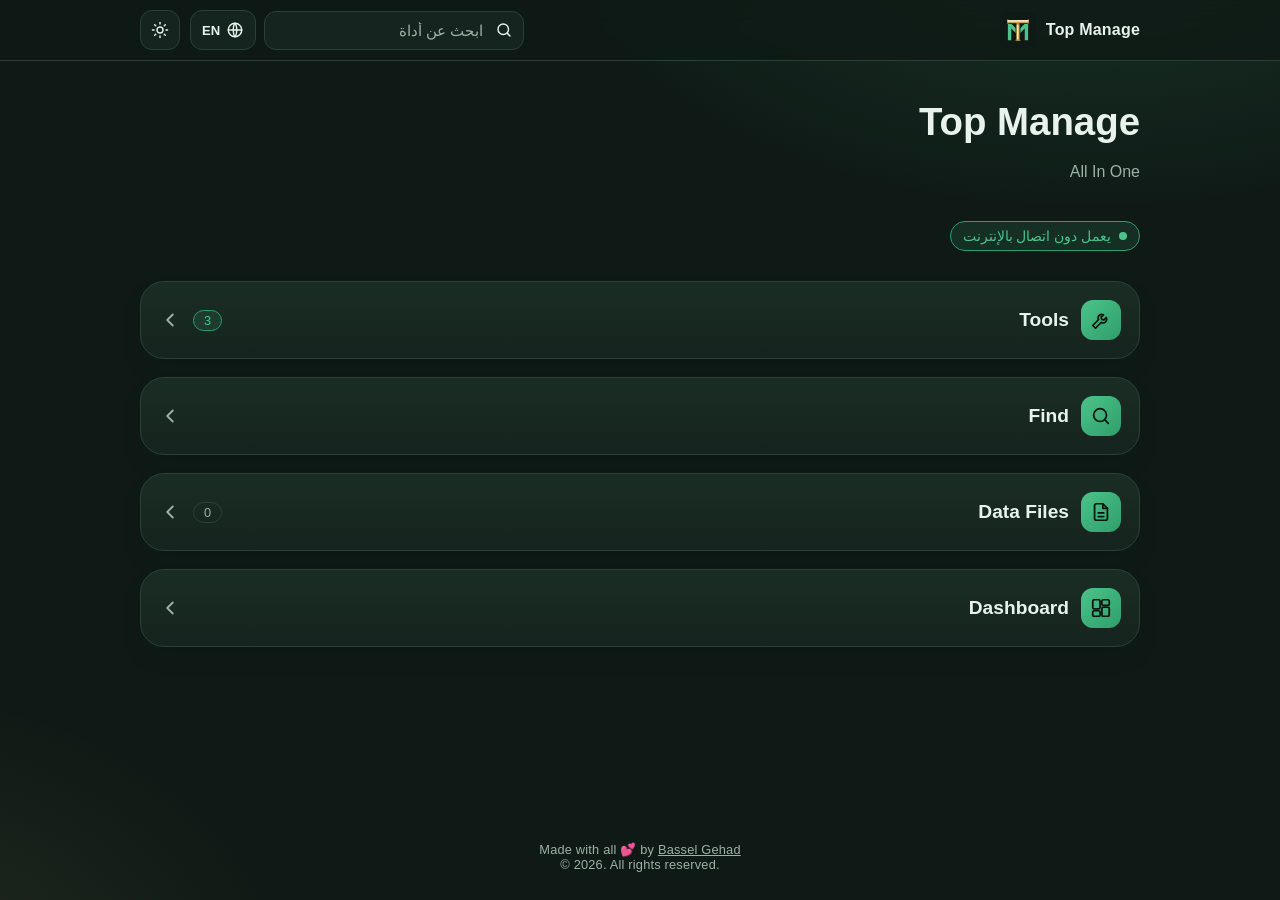
==== commit 159f6558: "Update index.html" ====
--- a/index.html
+++ b/index.html
@@ -4,10 +4,10 @@
 <meta charset="utf-8">
 <meta name="viewport" content="width=device-width, initial-scale=1">
 <meta name="theme-color" content="#0f1a16">
-<script src="tm.js?v=23"></script>
+<script src="tm.js?v=24"></script>
 <script src="search.js?v=3"></script>
 <title>Top Manage</title>
-<link rel="stylesheet" href="tm.css?v=23">
+<link rel="stylesheet" href="tm.css?v=24">
 <style>
 .search{flex:0 1 260px;width:100%}
 .search input{width:100%;padding:10px 14px;border-radius:12px;border:1px solid var(--line);background:var(--bg2);color:var(--ink);font-size:.95rem;font-family:inherit;outline:none}
@@ -219,7 +219,11 @@
  {href:"TP_monitor_tool_no_index.html",
   icon:'<svg viewBox="0 0 24 24"><path d="M4 20V10M10 20V4M16 20v-8M22 20H2"/></svg>',
   ar:{tag:"المتابعة",name:"متابع حزم الاختبار",desc:"ملف متابعة لحزمة الاختبار."},
-  en:{tag:"Monitoring",name:"Test Pack Monitor",desc:"Test-pack monitor file."}}
+  en:{tag:"Monitoring",name:"Test Pack Monitor",desc:"Test-pack monitor file."}},
+ {href:"TP_wasla.html",
+  icon:'<svg viewBox="0 0 24 24"><circle cx="11" cy="11" r="7"/><path d="M20 20l-3.5-3.5"/></svg>',
+  ar:{tag:"البحث",name:"Find",desc:"اسبولة أو ايزو أو Test Pack."},
+  en:{tag:"Search",name:"Find",desc:"Spool, ISO or Test Pack."}}
 ];
 var L="ar";try{L=localStorage.getItem("tm-lang")||"ar"}catch(e){}
 if(!UI[L])L="ar";
@@ -245,7 +249,7 @@
  var cnt=TOOLS.filter(function(t){return !t.soon}).length;
  var SEC='<section class="sec open"><div class="sec-h"><div class="sec-ico"><svg viewBox="0 0 24 24"><path d="M14.7 6.3a4 4 0 0 0-5.4 5.4L3 18l3 3 6.3-6.3a4 4 0 0 0 5.4-5.4l-2.6 2.6-2.4-.6-.6-2.4z"/></svg></div><h3>Tools</h3><span class="cnt">'+n+'</span>'+sw+'</div><div class="grid v-'+V+'">'+h+'</div></section>';
  tgrid.innerHTML=n?SEC:"";
- grid.innerHTML='<a class="sec navc" href="#tools" id="navTools"><div class="sec-h"><div class="sec-ico"><svg viewBox="0 0 24 24"><path d="M14.7 6.3a4 4 0 0 0-5.4 5.4L3 18l3 3 6.3-6.3a4 4 0 0 0 5.4-5.4l-2.6 2.6-2.4-.6-.6-2.4z"/></svg></div><h3>Tools</h3><span class="cnt">'+cnt+'</span><span class="chev"><svg viewBox="0 0 24 24"><path d="M6 9l6 6 6-6"/></svg></span></div></a><a class="sec navc" href="#data" id="navData"><div class="sec-h">'+'<div class="sec-ico"><svg viewBox="0 0 24 24"><path d="M14 3H7a2 2 0 0 0-2 2v14a2 2 0 0 0 2 2h10a2 2 0 0 0 2-2V8z"/><path d="M14 3v5h5M9 13h6M9 17h6"/></svg></div>'+'<h3>Data Files</h3><span class="cnt" id="dcnt">0</span><span class="chev"><svg viewBox="0 0 24 24"><path d="M6 9l6 6 6-6"/></svg></span></div></a><a class="sec navc" href="#dashboard" id="navDb"><div class="sec-h"><div class="sec-ico"><svg viewBox="0 0 24 24"><rect x="3" y="3" width="8" height="10" rx="1.5"/><rect x="13" y="3" width="8" height="6" rx="1.5"/><rect x="13" y="11" width="8" height="10" rx="1.5"/><rect x="3" y="15" width="8" height="6" rx="1.5"/></svg></div><h3>Dashboard</h3><span class="chev" style="margin-inline-start:auto"><svg viewBox="0 0 24 24"><path d="M6 9l6 6 6-6"/></svg></span></div></a>';
+ grid.innerHTML='<a class="sec navc" href="#tools" id="navTools"><div class="sec-h"><div class="sec-ico"><svg viewBox="0 0 24 24"><path d="M14.7 6.3a4 4 0 0 0-5.4 5.4L3 18l3 3 6.3-6.3a4 4 0 0 0 5.4-5.4l-2.6 2.6-2.4-.6-.6-2.4z"/></svg></div><h3>Tools</h3><span class="cnt">'+cnt+'</span><span class="chev"><svg viewBox="0 0 24 24"><path d="M6 9l6 6 6-6"/></svg></span></div></a><a class="sec navc" href="TP_wasla.html" id="navFind"><div class="sec-h"><div class="sec-ico"><svg viewBox="0 0 24 24"><circle cx="11" cy="11" r="7"/><path d="M20 20l-3.5-3.5"/></svg></div><h3>Find</h3><span class="chev" style="margin-inline-start:auto"><svg viewBox="0 0 24 24"><path d="M6 9l6 6 6-6"/></svg></span></div></a><a class="sec navc" href="#data" id="navData"><div class="sec-h">'+'<div class="sec-ico"><svg viewBox="0 0 24 24"><path d="M14 3H7a2 2 0 0 0-2 2v14a2 2 0 0 0 2 2h10a2 2 0 0 0 2-2V8z"/><path d="M14 3v5h5M9 13h6M9 17h6"/></svg></div>'+'<h3>Data Files</h3><span class="cnt" id="dcnt">0</span><span class="chev"><svg viewBox="0 0 24 24"><path d="M6 9l6 6 6-6"/></svg></span></div></a><a class="sec navc" href="#dashboard" id="navDb"><div class="sec-h"><div class="sec-ico"><svg viewBox="0 0 24 24"><rect x="3" y="3" width="8" height="10" rx="1.5"/><rect x="13" y="3" width="8" height="6" rx="1.5"/><rect x="13" y="11" width="8" height="10" rx="1.5"/><rect x="3" y="15" width="8" height="6" rx="1.5"/></svg></div><h3>Dashboard</h3><span class="chev" style="margin-inline-start:auto"><svg viewBox="0 0 24 24"><path d="M6 9l6 6 6-6"/></svg></span></div></a>';
  document.getElementById("navDb").onclick=function(e){e.preventDefault();showDb(true)};
  document.getElementById("navData").onclick=function(e){e.preventDefault();showDm(true)};if(S&&S.list)stat();
  document.getElementById("navTools").onclick=function(e){e.preventDefault();showTp(true)};
@@ -278,14 +282,14 @@
 function setSlot(k,name){var m=slots();if(name)m[k]=name;else delete m[k];try{localStorage.setItem("tm-slots",JSON.stringify(m))}catch(e){}}
 function takeSlot(k,f){if(!f)return;showErr("");var old=slots()[k];S.put(f).then(function(){setSlot(k,f.name);var used=slots();var still=Object.keys(used).some(function(x){return x!==k&&used[x]===old});return old&&old!==f.name&&!still?S.remove(old):0}).then(function(){return S.persist()}).then(function(p){if(p===false)showErr(UI[L].noPersist)}).catch(function(){showErr(UI[L].saveErr)}).then(dmList)}
 function reqRender(a){
- var u=UI[L],R=[["inv",/invent/i],["mto",/mto/i],["tp",/technip|(^|[^a-z])tp([^a-z]|$)/i],["weld",/weld/i],["spool",/spool/i]],got={},sl=slots(),names={};
+ var u=UI[L],R=[["inv",/invent/i],["mto",/mto/i],["tp",/technip|(^|[^a-z])tp([^a-z]|$)/i],["weld",/weld/i],["sup",/support|سابورت/i],["spool",/spool/i]],got={},sl=slots(),names={};
  a.forEach(function(f){names[f.name]=1});
  a.forEach(function(f){for(var i=0;i<R.length;i++)if(R[i][1].test(f.name)){if(!got[R[i][0]])got[R[i][0]]=f.name;break}});
  Object.keys(sl).forEach(function(k){if(names[sl[k]])got[k]=sl[k];else if(sl[k]){setSlot(k,null)}});
- var ar=[["spool","Spool Dump"],["weld","Weld Dump"],["inv","Inventory"],["mto","MTO"],["tp","TP Technip"]],n=0,h="";
+ var ar=[["spool","Spool Dump"],["weld","Weld Dump"],["inv","Inventory"],["mto","MTO"],["tp","TP Technip"],["sup","Supports"]],n=0,h="";
  var UP='<svg viewBox="0 0 24 24"><path d="M12 16V5M7 10l5-5 5 5M5 19h14"/></svg>';
  ar.forEach(function(r){var ok=!!got[r[0]];if(ok)n++;h+='<div class="rq'+(ok?" ok":"")+'" data-k="'+r[0]+'"><i><svg viewBox="0 0 24 24"><path d="M5 12.5l4.5 4.5L19 7.5"/></svg></i><span>'+r[1]+(ok?'<small>'+esc(got[r[0]])+'</small>':'')+'</span><em>'+(ok?u.rqOk:UP+u.rqNo)+'</em></div>'});
- $("req-list").innerHTML=h;$("req-t").textContent=u.rqT+" "+n+"/5";$("area-l").textContent=u.rqArea;$("req-hint").textContent=u.rqHint;
+ $("req-list").innerHTML=h;$("req-t").textContent=u.rqT+" "+n+"/6";$("area-l").textContent=u.rqArea;$("req-hint").textContent=u.rqHint;
  [].forEach.call($("req-list").querySelectorAll(".rq"),function(e){var k=e.dataset.k;
   e.onclick=function(){slotSel=k;$("fileSlot").click()};
   e.ondragover=function(ev){ev.preventDefault();e.classList.add("over")};
@@ -327,7 +331,7 @@
   {t:"item",ic:"set",ar:"اللغة",en:"Language",kw:"لغة اللغة عربي انجليزي language arabic english",go:function(){$("lang").click()}},
   {t:"item",ic:"set",ar:"المظهر",en:"Theme",kw:"مظهر داكن فاتح ثيم theme dark light",go:function(){TM.setTheme(TM.getTheme()==="dark"?"light":"dark")}}
  ];
- ["Spool Dump","Weld Dump","Inventory","MTO","TP Technip"].forEach(function(n){A.push({t:"item",ic:"data",ar:n,en:n,kw:"ملف مطلوب required file "+n+(n==="Inventory"?" مخزون جرد":n==="MTO"?" مواد":n==="TP Technip"?" تكنيب حزم اختبار test pack":" لحام سبول"),go:function(){showDm(true)}})});
+ ["Spool Dump","Weld Dump","Inventory","MTO","TP Technip","Supports"].forEach(function(n){A.push({t:"item",ic:"data",ar:n,en:n,kw:"ملف مطلوب required file "+n+(n==="Inventory"?" مخزون جرد":n==="MTO"?" مواد":n==="TP Technip"?" تكنيب حزم اختبار test pack":n==="Supports"?" سابورتات سابورت دعامات supports support":" لحام سبول"),go:function(){showDm(true)}})});
  TOOLS.forEach(function(t){if(t.soon)return;A.push({t:"tool",ic:null,tool:t,ar:t.ar.name,en:t.en.name,kw:[t.ar.name,t.ar.tag,t.ar.desc,t.en.name,t.en.tag,t.en.desc].join(" ")+(t.href.indexOf("selection")>=0?" navisworks نافيسوركس xml selection set مجموعات تحديد circuit دائرة test pack":" monitor مراقب متابعة"),go:function(){location.href=t.href}})});
  return A;
 }
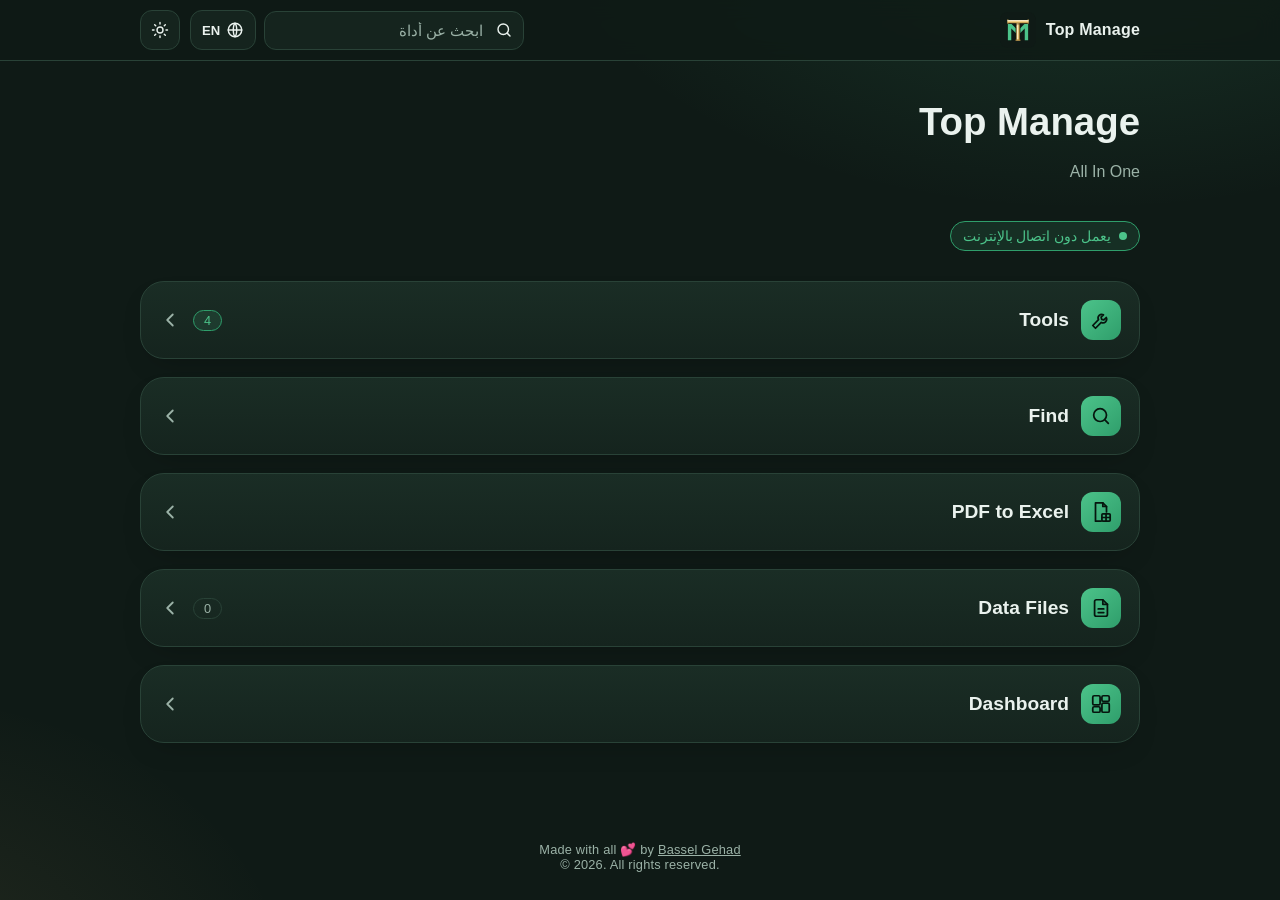
==== commit c9ec43b6: "Update index.html" ====
--- a/index.html
+++ b/index.html
@@ -223,7 +223,11 @@
  {href:"TP_wasla.html",
   icon:'<svg viewBox="0 0 24 24"><circle cx="11" cy="11" r="7"/><path d="M20 20l-3.5-3.5"/></svg>',
   ar:{tag:"البحث",name:"Find",desc:"اسبولة أو ايزو أو Test Pack."},
-  en:{tag:"Search",name:"Find",desc:"Spool, ISO or Test Pack."}}
+  en:{tag:"Search",name:"Find",desc:"Spool, ISO or Test Pack."}},
+ {href:"TP_pdf2xlsx.html",
+  icon:'<svg viewBox="0 0 24 24"><path d="M6 2h8l4 4v6M6 2v20h6"/><path d="M14 2v4h4"/><rect x="13" y="14" width="9" height="8" rx="1"/><path d="M13 18h9M17.5 14v8"/></svg>',
+  ar:{tag:"تحويل",name:"PDF to Excel",desc:"PDF نصي أو مصوّر إلى جدول Excel."},
+  en:{tag:"Convert",name:"PDF to Excel",desc:"Text or scanned PDF to an Excel table."}}
 ];
 var L="ar";try{L=localStorage.getItem("tm-lang")||"ar"}catch(e){}
 if(!UI[L])L="ar";
@@ -249,7 +253,7 @@
  var cnt=TOOLS.filter(function(t){return !t.soon}).length;
  var SEC='<section class="sec open"><div class="sec-h"><div class="sec-ico"><svg viewBox="0 0 24 24"><path d="M14.7 6.3a4 4 0 0 0-5.4 5.4L3 18l3 3 6.3-6.3a4 4 0 0 0 5.4-5.4l-2.6 2.6-2.4-.6-.6-2.4z"/></svg></div><h3>Tools</h3><span class="cnt">'+n+'</span>'+sw+'</div><div class="grid v-'+V+'">'+h+'</div></section>';
  tgrid.innerHTML=n?SEC:"";
- grid.innerHTML='<a class="sec navc" href="#tools" id="navTools"><div class="sec-h"><div class="sec-ico"><svg viewBox="0 0 24 24"><path d="M14.7 6.3a4 4 0 0 0-5.4 5.4L3 18l3 3 6.3-6.3a4 4 0 0 0 5.4-5.4l-2.6 2.6-2.4-.6-.6-2.4z"/></svg></div><h3>Tools</h3><span class="cnt">'+cnt+'</span><span class="chev"><svg viewBox="0 0 24 24"><path d="M6 9l6 6 6-6"/></svg></span></div></a><a class="sec navc" href="TP_wasla.html" id="navFind"><div class="sec-h"><div class="sec-ico"><svg viewBox="0 0 24 24"><circle cx="11" cy="11" r="7"/><path d="M20 20l-3.5-3.5"/></svg></div><h3>Find</h3><span class="chev" style="margin-inline-start:auto"><svg viewBox="0 0 24 24"><path d="M6 9l6 6 6-6"/></svg></span></div></a><a class="sec navc" href="#data" id="navData"><div class="sec-h">'+'<div class="sec-ico"><svg viewBox="0 0 24 24"><path d="M14 3H7a2 2 0 0 0-2 2v14a2 2 0 0 0 2 2h10a2 2 0 0 0 2-2V8z"/><path d="M14 3v5h5M9 13h6M9 17h6"/></svg></div>'+'<h3>Data Files</h3><span class="cnt" id="dcnt">0</span><span class="chev"><svg viewBox="0 0 24 24"><path d="M6 9l6 6 6-6"/></svg></span></div></a><a class="sec navc" href="#dashboard" id="navDb"><div class="sec-h"><div class="sec-ico"><svg viewBox="0 0 24 24"><rect x="3" y="3" width="8" height="10" rx="1.5"/><rect x="13" y="3" width="8" height="6" rx="1.5"/><rect x="13" y="11" width="8" height="10" rx="1.5"/><rect x="3" y="15" width="8" height="6" rx="1.5"/></svg></div><h3>Dashboard</h3><span class="chev" style="margin-inline-start:auto"><svg viewBox="0 0 24 24"><path d="M6 9l6 6 6-6"/></svg></span></div></a>';
+ grid.innerHTML='<a class="sec navc" href="#tools" id="navTools"><div class="sec-h"><div class="sec-ico"><svg viewBox="0 0 24 24"><path d="M14.7 6.3a4 4 0 0 0-5.4 5.4L3 18l3 3 6.3-6.3a4 4 0 0 0 5.4-5.4l-2.6 2.6-2.4-.6-.6-2.4z"/></svg></div><h3>Tools</h3><span class="cnt">'+cnt+'</span><span class="chev"><svg viewBox="0 0 24 24"><path d="M6 9l6 6 6-6"/></svg></span></div></a><a class="sec navc" href="TP_wasla.html" id="navFind"><div class="sec-h"><div class="sec-ico"><svg viewBox="0 0 24 24"><circle cx="11" cy="11" r="7"/><path d="M20 20l-3.5-3.5"/></svg></div><h3>Find</h3><span class="chev" style="margin-inline-start:auto"><svg viewBox="0 0 24 24"><path d="M6 9l6 6 6-6"/></svg></span></div></a><a class="sec navc" href="TP_pdf2xlsx.html" id="navPdf"><div class="sec-h"><div class="sec-ico"><svg viewBox="0 0 24 24"><path d="M6 2h8l4 4v6M6 2v20h6"/><path d="M14 2v4h4"/><rect x="13" y="14" width="9" height="8" rx="1"/><path d="M13 18h9M17.5 14v8"/></svg></div><h3>PDF to Excel</h3><span class="chev" style="margin-inline-start:auto"><svg viewBox="0 0 24 24"><path d="M6 9l6 6 6-6"/></svg></span></div></a><a class="sec navc" href="#data" id="navData"><div class="sec-h">'+'<div class="sec-ico"><svg viewBox="0 0 24 24"><path d="M14 3H7a2 2 0 0 0-2 2v14a2 2 0 0 0 2 2h10a2 2 0 0 0 2-2V8z"/><path d="M14 3v5h5M9 13h6M9 17h6"/></svg></div>'+'<h3>Data Files</h3><span class="cnt" id="dcnt">0</span><span class="chev"><svg viewBox="0 0 24 24"><path d="M6 9l6 6 6-6"/></svg></span></div></a><a class="sec navc" href="#dashboard" id="navDb"><div class="sec-h"><div class="sec-ico"><svg viewBox="0 0 24 24"><rect x="3" y="3" width="8" height="10" rx="1.5"/><rect x="13" y="3" width="8" height="6" rx="1.5"/><rect x="13" y="11" width="8" height="10" rx="1.5"/><rect x="3" y="15" width="8" height="6" rx="1.5"/></svg></div><h3>Dashboard</h3><span class="chev" style="margin-inline-start:auto"><svg viewBox="0 0 24 24"><path d="M6 9l6 6 6-6"/></svg></span></div></a>';
  document.getElementById("navDb").onclick=function(e){e.preventDefault();showDb(true)};
  document.getElementById("navData").onclick=function(e){e.preventDefault();showDm(true)};if(S&&S.list)stat();
  document.getElementById("navTools").onclick=function(e){e.preventDefault();showTp(true)};
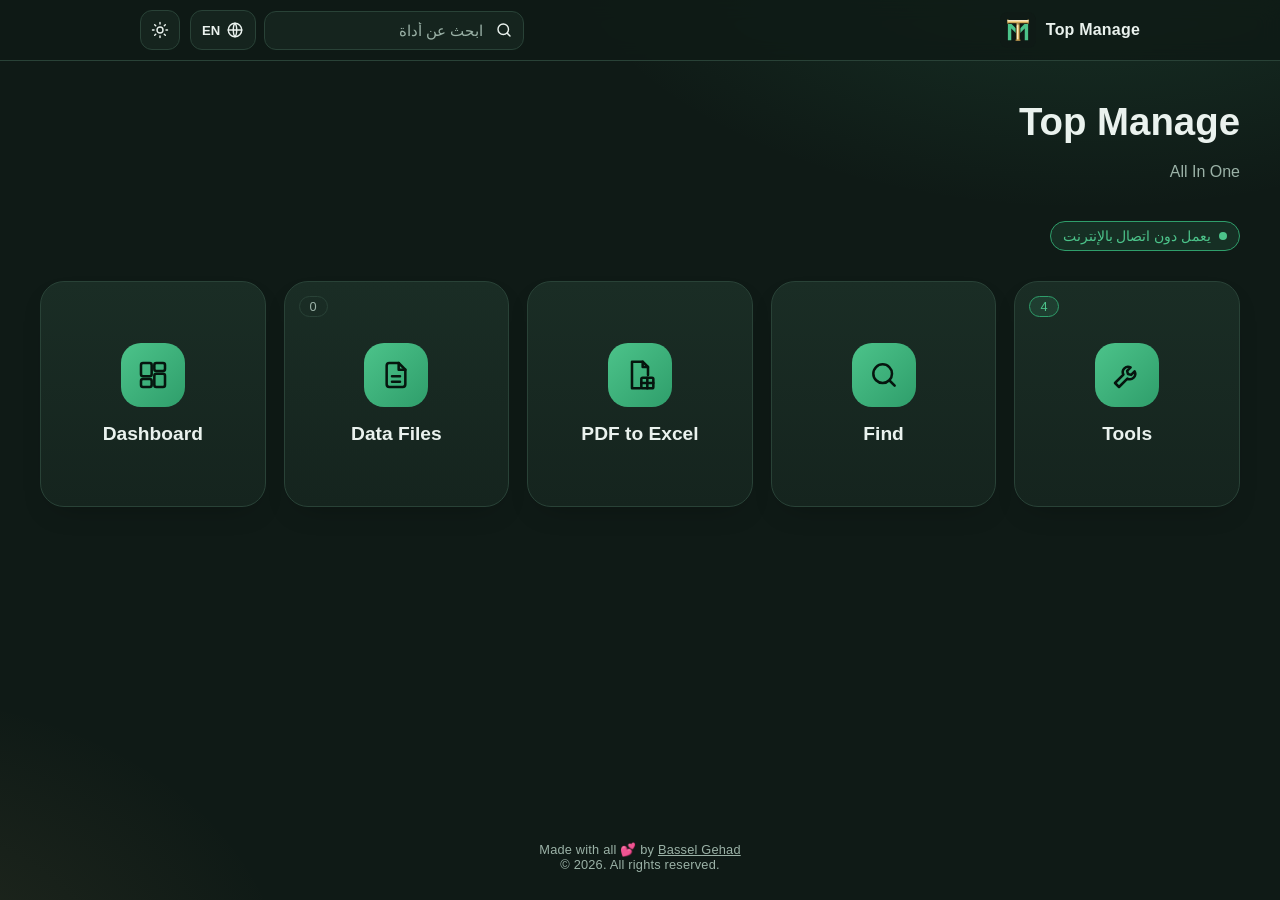
==== commit 734d35da: "Update index.html" ====
--- a/index.html
+++ b/index.html
@@ -151,6 +151,18 @@
  .tm-bar.srch-open .search #sbtn{display:none}
  .tm-bar.srch-open .search #sx{display:flex;margin-inline-start:8px}
 }
+
+#grid.secs{grid-template-columns:repeat(5,1fr);gap:18px;align-items:stretch}
+#grid a.navc{display:flex;position:relative;aspect-ratio:1/1;padding:12px}
+#grid a.navc .sec-h{flex-direction:column;align-items:center;justify-content:center;width:100%;margin:0;gap:16px;text-align:center}
+#grid a.navc .sec-ico{width:64px;height:64px;border-radius:20px}
+#grid a.navc .sec-ico svg{width:32px;height:32px}
+#grid a.navc .sec-h h3{font-size:1.2rem;text-align:center}
+#grid a.navc .cnt{position:absolute;top:14px;inset-inline-end:14px;margin:0}
+#grid a.navc .chev{display:none}
+main.home{max-width:1240px}
+@media(max-width:1000px){#grid.secs{grid-template-columns:repeat(3,1fr)}}
+@media(max-width:700px){#grid.secs{grid-template-columns:repeat(2,1fr);gap:12px}#grid a.navc .sec-ico{width:56px;height:56px}#grid a.navc .sec-h h3{font-size:1.05rem}#grid a.navc .sec-h{gap:12px}}
 </style>
 </head>
 <body>
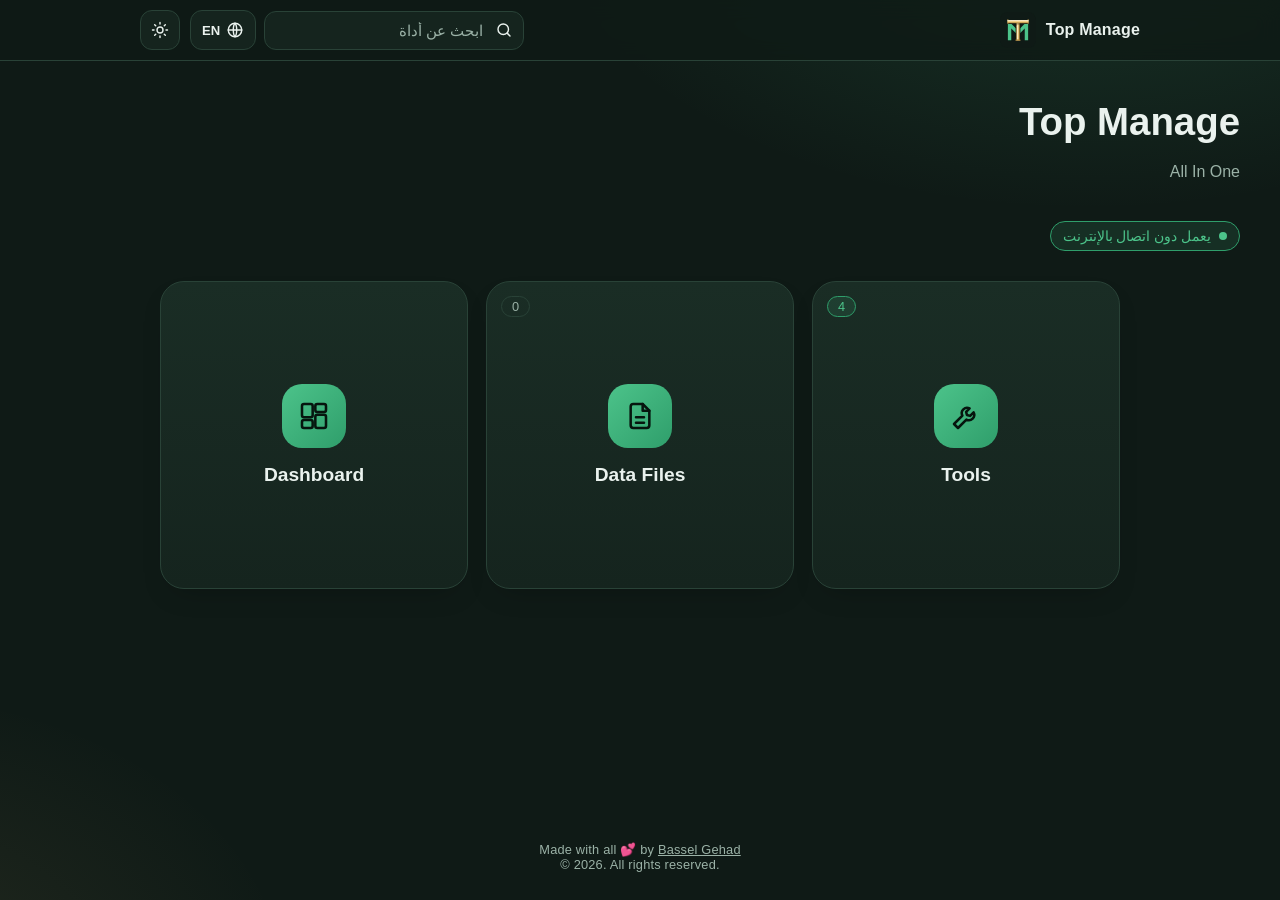
==== commit e82ea6c9: "Update index.html" ====
--- a/index.html
+++ b/index.html
@@ -152,7 +152,7 @@
  .tm-bar.srch-open .search #sx{display:flex;margin-inline-start:8px}
 }
 
-#grid.secs{grid-template-columns:repeat(5,1fr);gap:18px;align-items:stretch}
+#grid.secs{grid-template-columns:repeat(3,1fr);gap:18px;align-items:stretch;max-width:960px;margin-inline:auto}
 #grid a.navc{display:flex;position:relative;aspect-ratio:1/1;padding:12px}
 #grid a.navc .sec-h{flex-direction:column;align-items:center;justify-content:center;width:100%;margin:0;gap:16px;text-align:center}
 #grid a.navc .sec-ico{width:64px;height:64px;border-radius:20px}
@@ -161,7 +161,7 @@
 #grid a.navc .cnt{position:absolute;top:14px;inset-inline-end:14px;margin:0}
 #grid a.navc .chev{display:none}
 main.home{max-width:1240px}
-@media(max-width:1000px){#grid.secs{grid-template-columns:repeat(3,1fr)}}
+
 @media(max-width:700px){#grid.secs{grid-template-columns:repeat(2,1fr);gap:12px}#grid a.navc .sec-ico{width:56px;height:56px}#grid a.navc .sec-h h3{font-size:1.05rem}#grid a.navc .sec-h{gap:12px}}
 </style>
 </head>
@@ -265,7 +265,7 @@
  var cnt=TOOLS.filter(function(t){return !t.soon}).length;
  var SEC='<section class="sec open"><div class="sec-h"><div class="sec-ico"><svg viewBox="0 0 24 24"><path d="M14.7 6.3a4 4 0 0 0-5.4 5.4L3 18l3 3 6.3-6.3a4 4 0 0 0 5.4-5.4l-2.6 2.6-2.4-.6-.6-2.4z"/></svg></div><h3>Tools</h3><span class="cnt">'+n+'</span>'+sw+'</div><div class="grid v-'+V+'">'+h+'</div></section>';
  tgrid.innerHTML=n?SEC:"";
- grid.innerHTML='<a class="sec navc" href="#tools" id="navTools"><div class="sec-h"><div class="sec-ico"><svg viewBox="0 0 24 24"><path d="M14.7 6.3a4 4 0 0 0-5.4 5.4L3 18l3 3 6.3-6.3a4 4 0 0 0 5.4-5.4l-2.6 2.6-2.4-.6-.6-2.4z"/></svg></div><h3>Tools</h3><span class="cnt">'+cnt+'</span><span class="chev"><svg viewBox="0 0 24 24"><path d="M6 9l6 6 6-6"/></svg></span></div></a><a class="sec navc" href="TP_wasla.html" id="navFind"><div class="sec-h"><div class="sec-ico"><svg viewBox="0 0 24 24"><circle cx="11" cy="11" r="7"/><path d="M20 20l-3.5-3.5"/></svg></div><h3>Find</h3><span class="chev" style="margin-inline-start:auto"><svg viewBox="0 0 24 24"><path d="M6 9l6 6 6-6"/></svg></span></div></a><a class="sec navc" href="TP_pdf2xlsx.html" id="navPdf"><div class="sec-h"><div class="sec-ico"><svg viewBox="0 0 24 24"><path d="M6 2h8l4 4v6M6 2v20h6"/><path d="M14 2v4h4"/><rect x="13" y="14" width="9" height="8" rx="1"/><path d="M13 18h9M17.5 14v8"/></svg></div><h3>PDF to Excel</h3><span class="chev" style="margin-inline-start:auto"><svg viewBox="0 0 24 24"><path d="M6 9l6 6 6-6"/></svg></span></div></a><a class="sec navc" href="#data" id="navData"><div class="sec-h">'+'<div class="sec-ico"><svg viewBox="0 0 24 24"><path d="M14 3H7a2 2 0 0 0-2 2v14a2 2 0 0 0 2 2h10a2 2 0 0 0 2-2V8z"/><path d="M14 3v5h5M9 13h6M9 17h6"/></svg></div>'+'<h3>Data Files</h3><span class="cnt" id="dcnt">0</span><span class="chev"><svg viewBox="0 0 24 24"><path d="M6 9l6 6 6-6"/></svg></span></div></a><a class="sec navc" href="#dashboard" id="navDb"><div class="sec-h"><div class="sec-ico"><svg viewBox="0 0 24 24"><rect x="3" y="3" width="8" height="10" rx="1.5"/><rect x="13" y="3" width="8" height="6" rx="1.5"/><rect x="13" y="11" width="8" height="10" rx="1.5"/><rect x="3" y="15" width="8" height="6" rx="1.5"/></svg></div><h3>Dashboard</h3><span class="chev" style="margin-inline-start:auto"><svg viewBox="0 0 24 24"><path d="M6 9l6 6 6-6"/></svg></span></div></a>';
+ grid.innerHTML='<a class="sec navc" href="#tools" id="navTools"><div class="sec-h"><div class="sec-ico"><svg viewBox="0 0 24 24"><path d="M14.7 6.3a4 4 0 0 0-5.4 5.4L3 18l3 3 6.3-6.3a4 4 0 0 0 5.4-5.4l-2.6 2.6-2.4-.6-.6-2.4z"/></svg></div><h3>Tools</h3><span class="cnt">'+cnt+'</span><span class="chev"><svg viewBox="0 0 24 24"><path d="M6 9l6 6 6-6"/></svg></span></div></a><a class="sec navc" href="#data" id="navData"><div class="sec-h">'+'<div class="sec-ico"><svg viewBox="0 0 24 24"><path d="M14 3H7a2 2 0 0 0-2 2v14a2 2 0 0 0 2 2h10a2 2 0 0 0 2-2V8z"/><path d="M14 3v5h5M9 13h6M9 17h6"/></svg></div>'+'<h3>Data Files</h3><span class="cnt" id="dcnt">0</span><span class="chev"><svg viewBox="0 0 24 24"><path d="M6 9l6 6 6-6"/></svg></span></div></a><a class="sec navc" href="#dashboard" id="navDb"><div class="sec-h"><div class="sec-ico"><svg viewBox="0 0 24 24"><rect x="3" y="3" width="8" height="10" rx="1.5"/><rect x="13" y="3" width="8" height="6" rx="1.5"/><rect x="13" y="11" width="8" height="10" rx="1.5"/><rect x="3" y="15" width="8" height="6" rx="1.5"/></svg></div><h3>Dashboard</h3><span class="chev" style="margin-inline-start:auto"><svg viewBox="0 0 24 24"><path d="M6 9l6 6 6-6"/></svg></span></div></a>';
  document.getElementById("navDb").onclick=function(e){e.preventDefault();showDb(true)};
  document.getElementById("navData").onclick=function(e){e.preventDefault();showDm(true)};if(S&&S.list)stat();
  document.getElementById("navTools").onclick=function(e){e.preventDefault();showTp(true)};
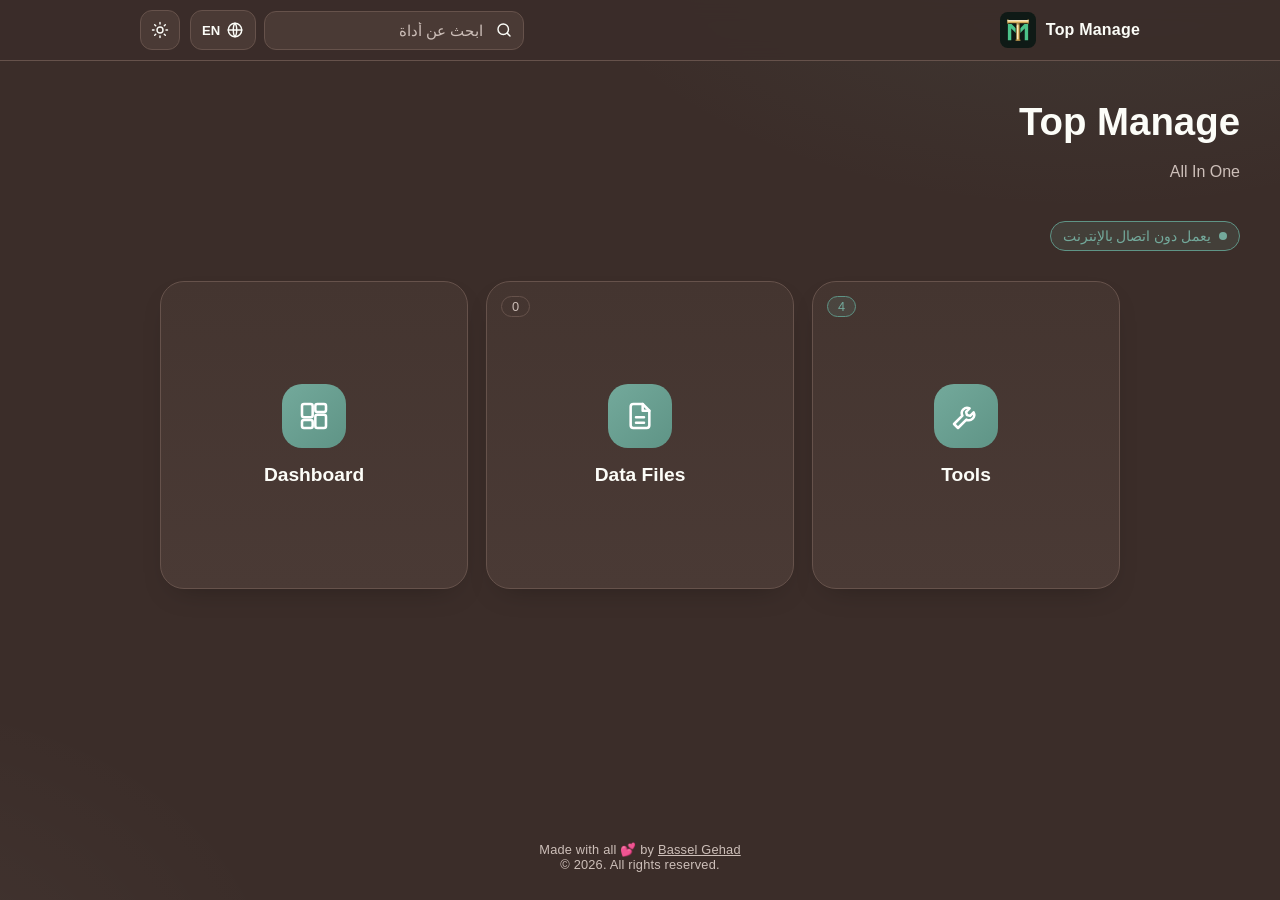
==== commit 5d7602f2: "Update index.html" ====
--- a/index.html
+++ b/index.html
@@ -3,11 +3,11 @@
 <head>
 <meta charset="utf-8">
 <meta name="viewport" content="width=device-width, initial-scale=1">
-<meta name="theme-color" content="#0f1a16">
-<script src="tm.js?v=24"></script>
-<script src="search.js?v=3"></script>
+<meta name="theme-color" content="#3b2d29">
+<script src="tm.js?v=26"></script>
+<script src="search.js?v=5"></script>
 <title>Top Manage</title>
-<link rel="stylesheet" href="tm.css?v=24">
+<link rel="stylesheet" href="tm.css?v=26">
 <style>
 .search{flex:0 1 260px;width:100%}
 .search input{width:100%;padding:10px 14px;border-radius:12px;border:1px solid var(--line);background:var(--bg2);color:var(--ink);font-size:.95rem;font-family:inherit;outline:none}
--- a/tm.css
+++ b/tm.css
@@ -1,6 +1,6 @@
 /* Top Manage design system: shared by the launcher and every tool. Dark and Light themes. */
-:root,[data-theme=dark]{color-scheme:dark;--bg:#0f1a16;--bg2:#15241e;--card:#1a2d25;--line:#294237;--ink:#eaf2ee;--muted:#9bb2a7;--g:#4cc38a;--g2:#2f9e6b;--sand:#d9b66e;--ok:#4cc38a;--warn:#e0a84a;--err:#ff7b7b;--acc:#4cc38a;--accink:#06150e;--chip:#1f372d;--over:rgba(76,195,138,.12);--shadow:rgba(0,0,0,.35);--glow1:rgba(76,195,138,.16);--glow2:rgba(217,182,110,.1);--barbg:rgba(15,26,22,.85)}
-[data-theme=light]{color-scheme:light;--bg:#f6f1e7;--bg2:#ede5d3;--card:#fffdf8;--line:#dcd2bc;--ink:#1c2a22;--muted:#67705f;--g:#2f6b4f;--g2:#4c9a73;--sand:#a88a45;--ok:#1f6b45;--warn:#9a5b00;--err:#b3261e;--acc:#2f6b4f;--accink:#fff;--chip:#ece4d0;--over:rgba(47,107,79,.1);--shadow:rgba(60,50,30,.18);--glow1:rgba(47,107,79,.13);--glow2:rgba(201,181,138,.3);--barbg:rgba(246,241,231,.9)}
+:root,[data-theme=dark]{color-scheme:dark;--bg:#3b2d29;--bg2:#4a3a35;--card:#443530;--line:#66524b;--ink:#fcfdf8;--muted:#cdbfb9;--g:#73a99b;--g2:#5f9486;--sand:#cbb8a0;--ok:#8cc2b3;--warn:#d9a441;--err:#ef6b7c;--acc:#73a99b;--accink:#ffffff;--chip:#574540;--over:rgba(115,169,155,.14);--shadow:rgba(0,0,0,.35);--glow1:rgba(115,169,155,.10);--glow2:rgba(252,253,248,.04);--barbg:rgba(59,45,41,.88)}
+[data-theme=light]{color-scheme:light;--bg:#fcfdf8;--bg2:#f5f2ea;--card:#ffffff;--line:#e6dfd8;--ink:#3e3130;--muted:#787471;--g:#73a99b;--g2:#5f9486;--sand:#8a746a;--ok:#4f8577;--warn:#946a00;--err:#da1f32;--acc:#73a99b;--accink:#ffffff;--chip:#eee9df;--over:rgba(115,169,155,.14);--shadow:rgba(62,49,48,.14);--glow1:rgba(115,169,155,.10);--glow2:rgba(76,55,50,.05);--barbg:rgba(252,253,248,.9)}
 *{box-sizing:border-box}
 html{-webkit-text-size-adjust:100%}
 body{margin:0;min-height:100vh;font-family:-apple-system,BlinkMacSystemFont,"Segoe UI",Tahoma,"Noto Naskh Arabic",Roboto,Helvetica,Arial,sans-serif;color:var(--ink);background:radial-gradient(900px 500px at 85% -10%,var(--glow1),transparent 60%),radial-gradient(700px 500px at -10% 110%,var(--glow2),transparent 60%),var(--bg);background-attachment:fixed;-webkit-font-smoothing:antialiased}
